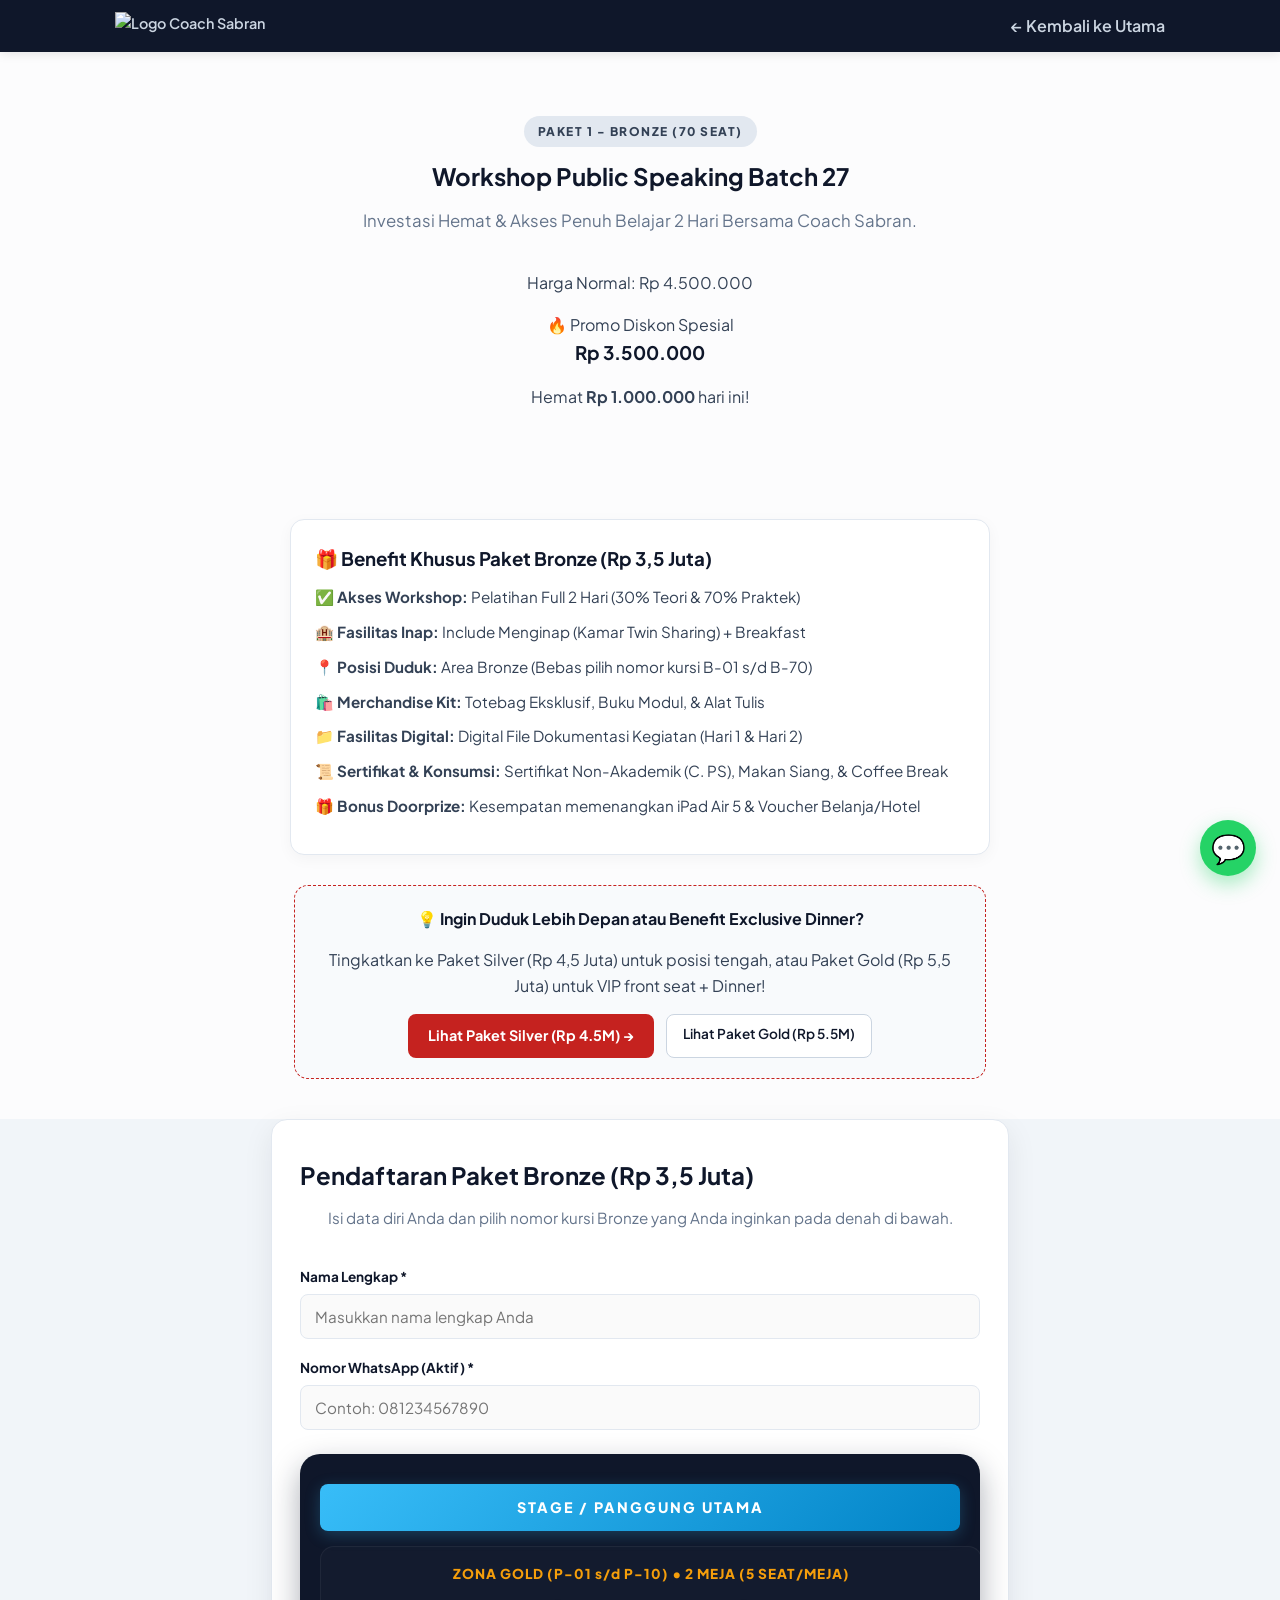
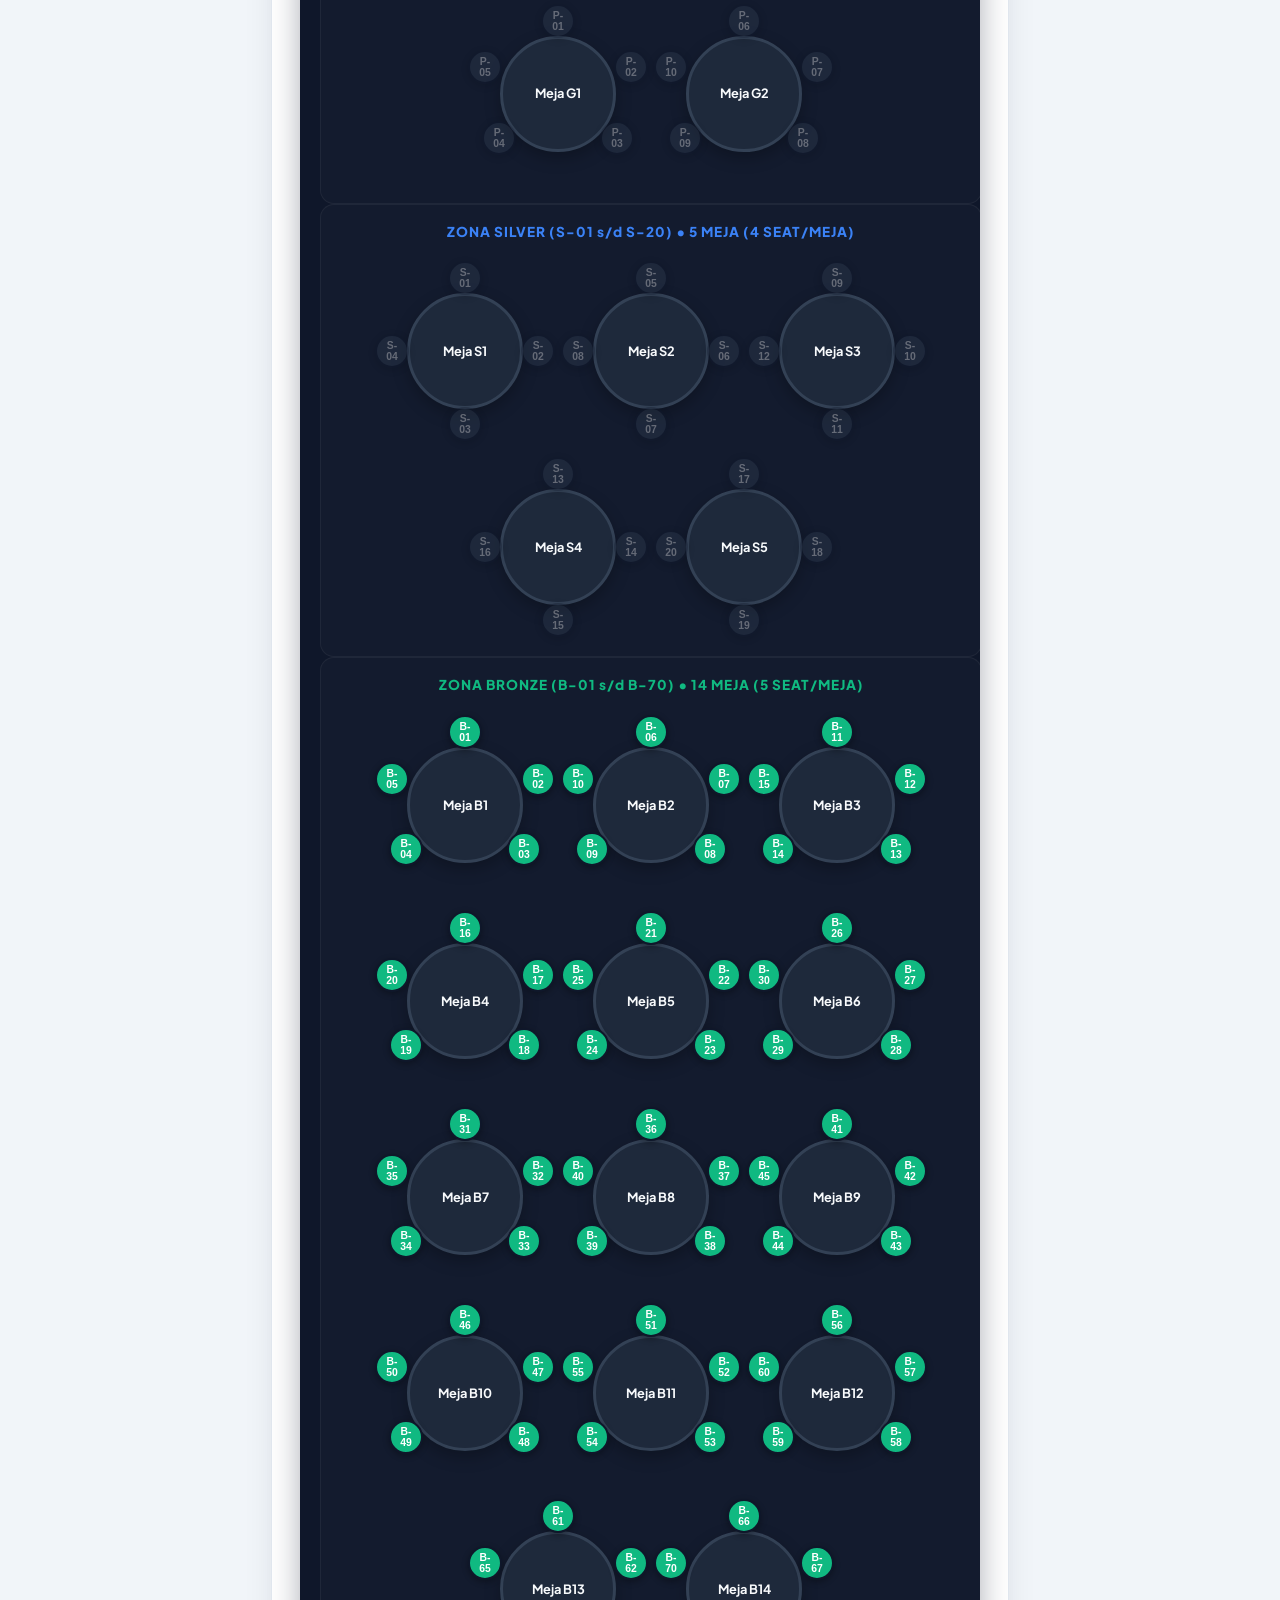
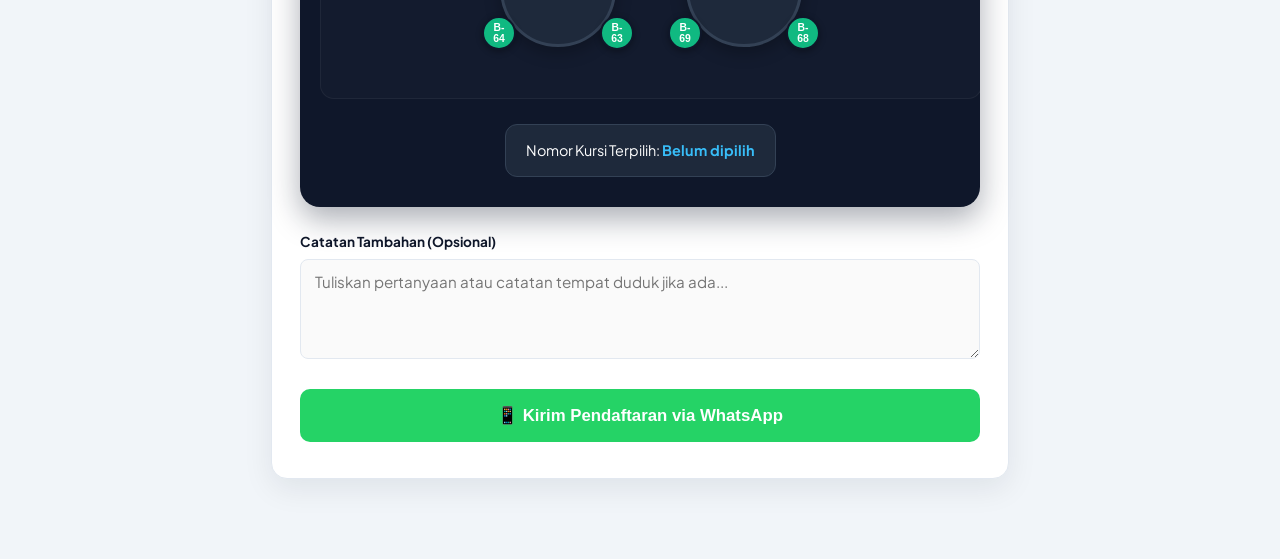
==== BronzePackage.html @ b63cecc7 "update vanue seating layout" ====
<!DOCTYPE html>
<html lang="id">
<head>
    <meta charset="UTF-8">
    <meta name="viewport" content="width=device-width, initial-scale=1.0">
    <title>Paket Bronze: Workshop Public Speaking Batch 27 - Coach Sabran</title>
    
    <link rel="preconnect" href="https://fonts.googleapis.com">
    <link rel="preconnect" href="https://fonts.gstatic.com" crossorigin>
    <link href="https://fonts.googleapis.com/css2?family=Plus+Jakarta+Sans:wght@400;500;600;700;800&display=swap" rel="stylesheet">
    <link rel="stylesheet" href="style.css">
</head>
<body>

    <!-- TOP BAR DENGAN LOGO DI KIRI & TOMBOL KEMBALI DI KANAN -->
    <div class="top-bar">
        <div class="container top-bar-flex">
            <div class="top-bar-brand" style="display: flex; align-items: center; gap: 8px;">
                <img src="Asset/CoachSabranFix.png" alt="Logo Coach Sabran" style="height: 28px; width: auto; object-fit: contain;">
            </div>
            <a href="index.html" style="color: #cbd5e1; text-decoration: none; font-weight: 600; display: flex; align-items: center; gap: 6px;">
                ← Kembali ke Utama
            </a>
        </div>
    </div>

    <!-- HEADER HARGA PAKET -->
    <section class="section-padding text-center">
        <div class="container">
            <span class="badge-tag" style="background: #e2e8f0; color: #334155;">PAKET 1 - BRONZE (70 SEAT)</span>
            <h1 style="margin-top: 10px;">Workshop Public Speaking Batch 27</h1>
            <p class="subtitle-section">Investasi Hemat & Akses Penuh Belajar 2 Hari Bersama Coach Sabran.</p>

            <div class="pricing-box" style="margin-top: 20px;">
                <p class="old-price">Harga Normal: <span>Rp 4.500.000</span></p>
                <div class="promo-badge">🔥 Promo Diskon Spesial</div>
                <h3 class="special-price">Rp 3.500.000</h3>
                <p class="save-note">Hemat <strong>Rp 1.000.000</strong> hari ini!</p>
            </div>
        </div>
    </section>

<!-- SECTION BENEFIT KHUSUS PAKET BRONZE -->
    <div class="benefit-detail-container">
        <h3>🎁 Benefit Khusus Paket Bronze (Rp 3,5 Juta)</h3>
        <ul class="benefit-list">
            <li>✅ <strong>Akses Workshop:</strong> Pelatihan Full 2 Hari (30% Teori & 70% Praktek)</li>
            <li>🏨 <strong>Fasilitas Inap:</strong> Include Menginap (Kamar Twin Sharing) + Breakfast</li>
            <li>📍 <strong>Posisi Duduk:</strong> Area Bronze (Bebas pilih nomor kursi B-01 s/d B-70)</li>
            <li>🛍️ <strong>Merchandise Kit:</strong> Totebag Eksklusif, Buku Modul, & Alat Tulis</li>
            <li>📁 <strong>Fasilitas Digital:</strong> Digital File Dokumentasi Kegiatan (Hari 1 & Hari 2)</li>
            <li>📜 <strong>Sertifikat & Konsumsi:</strong> Sertifikat Non-Akademik (C. PS), Makan Siang, & Coffee Break</li>
            <li>🎁 <strong>Bonus Doorprize:</strong> Kesempatan memenangkan iPad Air 5 & Voucher Belanja/Hotel</li>
        </ul>
    </div>

    <!-- SECTION SARAN PAKET LAINNYA (UPSELL) -->
    <div class="upsell-container">
        <h4>💡 Ingin Duduk Lebih Depan atau Benefit Exclusive Dinner?</h4>
        <p>Tingkatkan ke Paket Silver (Rp 4,5 Juta) untuk posisi tengah, atau Paket Gold (Rp 5,5 Juta) untuk VIP front seat + Dinner!</p>
        <div class="upsell-buttons">
            <a href="SilverPackage.html" class="btn-upsell">Lihat Paket Silver (Rp 4.5M) →</a>
            <a href="GoldPackage.html" class="btn-upsell-secondary">Lihat Paket Gold (Rp 5.5M)</a>
        </div>
    </div>

    <!-- FORMULIR PENDAFTARAN & DENAH SEAT -->
    <section id="pendaftaran" class="pendaftaran-section">
        <div class="form-container">
            <h2>Pendaftaran Paket Bronze (Rp 3,5 Juta)</h2>
            <p class="subtitle-section" style="font-size: 0.95rem; text-align: center;">Isi data diri Anda dan pilih nomor kursi Bronze yang Anda inginkan pada denah di bawah.</p>

            <form id="waForm">
                <input type="hidden" id="paket" value="Paket Bronze (Rp 3.500.000)">

                <div class="form-group">
                    <label for="nama">Nama Lengkap *</label>
                    <input type="text" id="nama" class="form-control" placeholder="Masukkan nama lengkap Anda" required>
                </div>

                <div class="form-group">
                    <label for="whatsapp">Nomor WhatsApp (Aktif) *</label>
                    <input type="tel" id="whatsapp" class="form-control" placeholder="Contoh: 081234567890" required>
                </div>

        <div class="seat-container">
    <!-- PANGGUNG UTAMA / STAGE -->
    <div class="stage">STAGE / PANGGUNG UTAMA</div>

    <!-- VENUE MAIN LAYOUT GRID -->
    <div class="venue-inner-layout">

        <!-- ZONA GOLD (2 MEJA BUNDAR - 10 SEAT) -->
        <div class="zone-section gold-zone-section">
            <div class="zone-header" style="color: #f59e0b;">ZONA GOLD (P-01 s/d P-10) • 2 MEJA (5 SEAT/MEJA)</div>
            <div class="table-grid">
                <div class="round-table">
                    <div class="table-center">Meja G1</div>
                    <div class="seats-circle seats-5" id="table-G1"></div>
                </div>
                <div class="round-table">
                    <div class="table-center">Meja G2</div>
                    <div class="seats-circle seats-5" id="table-G2"></div>
                </div>
            </div>
        </div>

        <!-- ZONA SILVER (5 MEJA BUNDAR - 20 SEAT) -->
        <div class="zone-section silver-zone-section">
            <div class="zone-header" style="color: #3b82f6;">ZONA SILVER (S-01 s/d S-20) • 5 MEJA (4 SEAT/MEJA)</div>
            <div class="table-grid">
                <div class="round-table">
                    <div class="table-center">Meja S1</div>
                    <div class="seats-circle seats-4" id="table-S1"></div>
                </div>
                <div class="round-table">
                    <div class="table-center">Meja S2</div>
                    <div class="seats-circle seats-4" id="table-S2"></div>
                </div>
                <div class="round-table">
                    <div class="table-center">Meja S3</div>
                    <div class="seats-circle seats-4" id="table-S3"></div>
                </div>
                <div class="round-table">
                    <div class="table-center">Meja S4</div>
                    <div class="seats-circle seats-4" id="table-S4"></div>
                </div>
                <div class="round-table">
                    <div class="table-center">Meja S5</div>
                    <div class="seats-circle seats-4" id="table-S5"></div>
                </div>
            </div>
        </div>

        <!-- ZONA BRONZE (14 MEJA BUNDAR - 70 SEAT) -->
        <div class="zone-section bronze-zone-section">
            <div class="zone-header" style="color: #10b981;">ZONA BRONZE (B-01 s/d B-70) • 14 MEJA (5 SEAT/MEJA)</div>
            <div class="table-grid">
                <div class="round-table"><div class="table-center">Meja B1</div><div class="seats-circle seats-5" id="table-B1"></div></div>
                <div class="round-table"><div class="table-center">Meja B2</div><div class="seats-circle seats-5" id="table-B2"></div></div>
                <div class="round-table"><div class="table-center">Meja B3</div><div class="seats-circle seats-5" id="table-B3"></div></div>
                <div class="round-table"><div class="table-center">Meja B4</div><div class="seats-circle seats-5" id="table-B4"></div></div>
                <div class="round-table"><div class="table-center">Meja B5</div><div class="seats-circle seats-5" id="table-B5"></div></div>
                <div class="round-table"><div class="table-center">Meja B6</div><div class="seats-circle seats-5" id="table-B6"></div></div>
                <div class="round-table"><div class="table-center">Meja B7</div><div class="seats-circle seats-5" id="table-B7"></div></div>
                <div class="round-table"><div class="table-center">Meja B8</div><div class="seats-circle seats-5" id="table-B8"></div></div>
                <div class="round-table"><div class="table-center">Meja B9</div><div class="seats-circle seats-5" id="table-B9"></div></div>
                <div class="round-table"><div class="table-center">Meja B10</div><div class="seats-circle seats-5" id="table-B10"></div></div>
                <div class="round-table"><div class="table-center">Meja B11</div><div class="seats-circle seats-5" id="table-B11"></div></div>
                <div class="round-table"><div class="table-center">Meja B12</div><div class="seats-circle seats-5" id="table-B12"></div></div>
                <div class="round-table"><div class="table-center">Meja B13</div><div class="seats-circle seats-5" id="table-B13"></div></div>
                <div class="round-table"><div class="table-center">Meja B14</div><div class="seats-circle seats-5" id="table-B14"></div></div>
            </div>
        </div>

    </div>

    <!-- RINGKASAN SEAT TERPILIH -->
    <div class="seat-summary">
        <p style="margin: 0;">Nomor Kursi Terpilih: <strong id="selectedSeatNum" style="color: #38bdf8;">Belum dipilih</strong></p>
        <input type="hidden" id="selectedSeatInput" name="selectedSeatInput" required>
    </div>
</div>
                <div class="form-group">
                    <label for="catatan">Catatan Tambahan (Opsional)</label>
                    <textarea id="catatan" class="form-control" placeholder="Tuliskan pertanyaan atau catatan tempat duduk jika ada..."></textarea>
                </div>

                <button type="submit" class="btn-submit-wa">
                    📱 Kirim Pendaftaran via WhatsApp
                </button>
            </form>
        </div>
    </section>

    <!-- FLOATING WHATSAPP BUTTON UNTUK TANYA-TANYA -->
    <a href="https://wa.me/6285182723319?text=Halo%20Admin,%20saya%20mau%20tanya%20mengenai%20Paket%20Bronze%20Workshop%20Public%20Speaking" class="floating-wa" target="_blank" title="Tanya Admin via WA">
        💬
    </a>

    <script src="script.js?v=25"></script>
</body>
</html>
---- style.css ----
/* ==========================================================================
   1. VARIABLE DESIGN SYSTEM & BASE STYLES
   ========================================================================== */
:root {
    --primary-color: #c5221f;
    --primary-hover: #9b1916;
    --bg-main: #fcfcfd;
    --bg-light: #f1f5f9;
    --card-bg: #ffffff;
    --text-dark: #0f172a;
    --text-body: #334155;
    --text-muted: #64748b;
    --wa-color: #25d366;
    --wa-hover: #1da851;
    --border-color: #e2e8f0;
    --shadow-sm: 0 2px 8px rgba(15, 23, 42, 0.04);
    --shadow-md: 0 10px 30px rgba(15, 23, 42, 0.08);
    --shadow-lg: 0 20px 25px -5px rgba(0, 0, 0, 0.1), 0 10px 10px -5px rgba(0, 0, 0, 0.04);

    /* Color Palette Zona Kursi */
    --gold-zone: #f59e0b;
    --silver-zone: #3b82f6;
    --bronze-zone: #10b981;
    --occupied-color: #991b1b;
    --locked-color: #334155;
}

html {
    scroll-behavior: smooth;
}

body {
    margin: 0;
    padding: 0;
    font-family: 'Plus Jakarta Sans', sans-serif;
    color: var(--text-body);
    background-color: var(--bg-main);
    line-height: 1.6;
    -webkit-font-smoothing: antialiased;
}

h1, h2, h3, h4 {
    color: var(--text-dark);
    font-weight: 700;
    margin: 0 0 12px 0;
}

.container {
    max-width: 1050px;
    margin: 0 auto;
    padding: 0 20px;
}

.text-center { text-align: center; }
.section-padding { padding: 64px 20px; }
.bg-light { background-color: var(--bg-light); }

.subtitle-section {
    color: var(--text-muted);
    font-size: 1.05rem;
    max-width: 680px;
    margin: 0 auto 36px auto;
}

/* ==========================================================================
   2. TOP BAR & NAVIGATION
   ========================================================================== */
.top-bar {
    background-color: var(--text-dark);
    color: #fff;
    padding: 12px 0;
    position: sticky;
    top: 0;
    z-index: 100;
    box-shadow: 0 2px 10px rgba(0,0,0,0.1);
}

.top-bar-flex {
    display: flex;
    justify-content: space-between;
    align-items: center;
}

.top-bar-brand {
    font-weight: 600;
    font-size: 0.9rem;
    color: #cbd5e1;
}

.btn-top-cta {
    background-color: var(--wa-color);
    color: #fff;
    text-decoration: none;
    padding: 8px 16px;
    border-radius: 20px;
    font-weight: 600;
    font-size: 0.85rem;
    transition: background-color 0.2s ease, transform 0.2s ease;
}

.btn-top-cta:hover { 
    background-color: var(--wa-hover);
    transform: translateY(-1px);
}

/* ==========================================================================
   3. HERO SECTION
   ========================================================================== */
.hero-section {
    padding: 70px 20px 80px 20px;
    background: linear-gradient(180deg, #ffffff 0%, var(--bg-main) 100%);
}

.badge-wrapper {
    margin-bottom: 16px;
}

.badge-tag {
    display: inline-block;
    background: #fee2e2;
    color: var(--primary-color);
    font-size: 0.75rem;
    font-weight: 800;
    letter-spacing: 1.5px;
    padding: 6px 14px;
    border-radius: 20px;
}

.hero-section h1 {
    font-size: clamp(2rem, 4.5vw, 3rem);
    letter-spacing: -0.8px;
    line-height: 1.2;
    max-width: 800px;
    margin: 0 auto 16px auto;
}

.btn-primary {
    display: inline-block;
    background-color: var(--primary-color);
    color: #ffffff;
    padding: 14px 32px;
    border-radius: 30px;
    text-decoration: none;
    font-weight: 700;
    font-size: 1rem;
    box-shadow: 0 4px 14px rgba(197, 34, 31, 0.35);
    transition: all 0.2s ease;
    margin-top: 10px;
}

.btn-primary:hover {
    background-color: var(--primary-hover);
    transform: translateY(-2px);
    box-shadow: 0 6px 20px rgba(197, 34, 31, 0.45);
}

/* ==========================================================================
   4. VIDEO SAMBUTAN SECTION
   ========================================================================== */
.video-container {
    position: relative;
    padding-bottom: 56.25%; /* 16:9 Aspect Ratio */
    height: 0;
    overflow: hidden;
    max-width: 800px;
    margin: 0 auto;
    border-radius: 16px;
    box-shadow: var(--shadow-md);
    background-color: #000;
}

.video-container iframe {
    position: absolute;
    top: 0;
    left: 0;
    width: 100%;
    height: 100%;
    border: 0;
}

/* ==========================================================================
   5. PAKET PENDAFTARAN (PRICING CARDS)
   ========================================================================== */
.package-container {
    display: grid;
    grid-template-columns: repeat(auto-fit, minmax(290px, 1fr));
    gap: 30px;
    align-items: stretch;
    margin-top: 20px;
}

.package-card {
    background: var(--card-bg);
    border: 1px solid var(--border-color);
    border-radius: 20px;
    padding: 32px 24px;
    display: flex;
    flex-direction: column;
    justify-content: space-between;
    position: relative;
    box-shadow: var(--shadow-sm);
    transition: transform 0.25s ease, box-shadow 0.25s ease;
}

.package-card:hover {
    transform: translateY(-6px);
    box-shadow: var(--shadow-md);
}

.package-card.featured {
    border: 2px solid var(--primary-color);
    box-shadow: var(--shadow-lg);
}

.popular-badge {
    position: absolute;
    top: -14px;
    left: 50%;
    transform: translateX(-50%);
    background: var(--primary-color);
    color: #fff;
    font-size: 0.75rem;
    font-weight: 800;
    padding: 4px 16px;
    border-radius: 20px;
    letter-spacing: 0.5px;
}

.card-header {
    text-align: center;
    margin-bottom: 20px;
}

.badge-package {
    display: inline-block;
    font-size: 0.75rem;
    font-weight: 800;
    padding: 4px 12px;
    border-radius: 12px;
    margin-bottom: 10px;
    letter-spacing: 1px;
}

.bg-silver { background-color: #e2e8f0; color: #334155; }
.bg-silver-badge { background-color: #dbeafe; color: #1e40af; }
.bg-gold { background-color: #fef3c7; color: #92400e; }

.package-card h3 {
    font-size: 1.5rem;
    margin-bottom: 6px;
}

.package-desc {
    font-size: 0.88rem;
    color: var(--text-muted);
    margin: 0;
}

.price-tag {
    text-align: center;
    margin: 20px 0;
}

.price-tag .currency {
    font-size: 1.1rem;
    font-weight: 700;
    color: var(--text-dark);
    vertical-align: top;
    margin-right: 2px;
}

.price-tag .amount {
    font-size: 2.2rem;
    font-weight: 800;
    color: var(--text-dark);
    letter-spacing: -1px;
}

.package-features {
    list-style: none;
    padding: 0;
    margin: 0 0 28px 0;
    text-align: left;
}

.package-features li {
    font-size: 0.9rem;
    margin-bottom: 12px;
    display: flex;
    align-items: flex-start;
    gap: 10px;
    color: var(--text-body);
}

.check-icon {
    color: var(--primary-color);
    font-weight: 800;
    flex-shrink: 0;
}

.btn-package {
    display: block;
    width: 100%;
    text-align: center;
    background-color: var(--bg-light);
    color: var(--text-dark);
    padding: 12px 16px;
    border-radius: 10px;
    text-decoration: none;
    font-weight: 700;
    font-size: 0.95rem;
    box-sizing: border-box;
    transition: all 0.2s ease;
}

.btn-package:hover {
    background-color: #e2e8f0;
}

.btn-package.btn-featured {
    background-color: var(--primary-color);
    color: #ffffff;
}

.btn-package.btn-featured:hover {
    background-color: var(--primary-hover);
}

/* ==========================================================================
   6. FASILITAS & MATERI GRID
   ========================================================================== */
.facility-grid {
    display: grid;
    grid-template-columns: repeat(auto-fit, minmax(260px, 1fr));
    gap: 20px;
    margin-top: 30px;
}

.facility-item {
    background: var(--card-bg);
    border: 1px solid var(--border-color);
    border-radius: 14px;
    padding: 20px;
    display: flex;
    align-items: center;
    gap: 16px;
    text-align: left;
    box-shadow: var(--shadow-sm);
    font-weight: 600;
    color: var(--text-dark);
}

.facility-icon {
    font-size: 1.8rem;
    line-height: 1;
}

.materi-grid {
    list-style: none;
    padding: 0;
    margin: 30px 0 0 0;
    display: grid;
    grid-template-columns: repeat(auto-fit, minmax(280px, 1fr));
    gap: 16px;
}

.materi-grid li {
    background: var(--card-bg);
    border: 1px solid var(--border-color);
    border-radius: 12px;
    padding: 16px 20px;
    font-weight: 600;
    color: var(--text-dark);
    display: flex;
    align-items: center;
    gap: 14px;
}

.materi-num {
    background: #fee2e2;
    color: var(--primary-color);
    font-weight: 800;
    font-size: 0.85rem;
    padding: 4px 10px;
    border-radius: 8px;
    flex-shrink: 0;
}

/* ==========================================================================
   7. DENAH VENUE & SEATING LAYOUT (SESUAI SKETSA PAPAN TULIS VENUE)
   ========================================================================== */
.seat-container {
    background: #0f172a;
    color: #ffffff;
    padding: 30px 20px;
    border-radius: 20px;
    margin: 24px 0 28px 0;
    text-align: center;
    box-shadow: 0 12px 30px rgba(15, 23, 42, 0.35);
    position: relative;
    overflow: hidden;
}

/* Header Panggung / Stage */
.stage {
    background: linear-gradient(135deg, #38bdf8 0%, #0284c7 100%);
    color: #ffffff;
    font-weight: 800;
    padding: 14px;
    border-radius: 12px;
    margin-bottom: 20px;
    letter-spacing: 2px;
    font-size: 0.9rem;
    box-shadow: 0 4px 15px rgba(56, 189, 248, 0.25);
    text-transform: uppercase;
}

/* VIP Sofa / Table di Depan Panggung */
.vip-area {
    background: rgba(245, 158, 11, 0.15);
    border: 1px dashed var(--gold-zone);
    border-radius: 8px;
    padding: 8px;
    margin-bottom: 25px;
    font-size: 0.75rem;
    font-weight: 700;
    color: var(--gold-zone);
    letter-spacing: 1px;
}

/* Side Corridor & Back Facilities (Tenant & Food) */
.venue-layout-grid {
    display: grid;
    grid-template-columns: 120px 1fr;
    gap: 20px;
    text-align: left;
}

.side-regis {
    background: #1e293b;
    border: 1px solid #334155;
    border-radius: 12px;
    padding: 15px 10px;
    display: flex;
    flex-direction: column;
    justify-content: center;
    align-items: center;
    text-align: center;
    font-size: 0.75rem;
    font-weight: 700;
    color: #94a3b8;
}

.side-regis-icon {
    font-size: 1.4rem;
    margin-bottom: 6px;
}

/* Zone Section Layout */
.round-table-layout {
    display: flex;
    flex-direction: column;
    align-items: center;
    gap: 30px;
    width: 100%;
}

.zone-section {
    width: 100%;
    background: rgba(255, 255, 255, 0.02);
    border-radius: 14px;
    padding: 16px 10px;
    border: 1px solid rgba(255, 255, 255, 0.05);
}

.zone-header {
    font-size: 0.85rem;
    font-weight: 800;
    margin-bottom: 16px;
    letter-spacing: 1px;
    text-align: center;
}

.table-grid {
    display: flex;
    justify-content: center;
    flex-wrap: wrap;
    gap: 45px 35px;
    padding: 10px 0;
}

/* Meja Bundar & Kursi Melingkar */
.round-table {
    position: relative;
    width: 95px;
    height: 95px;
    border-radius: 50%;
    background: #1e293b;
    border: 3px solid #334155;
    display: flex;
    align-items: center;
    justify-content: center;
    box-shadow: 0 6px 16px rgba(0, 0, 0, 0.25);
}

.table-center {
    font-weight: 700;
    font-size: 0.75rem;
    color: #f8fafc;
    text-align: center;
    z-index: 2;
    pointer-events: none;
}

.seats-circle {
    position: absolute;
    top: 0;
    left: 0;
    width: 100%;
    height: 100%;
}

.seats-circle .seat-btn {
    position: absolute;
    width: 32px;
    height: 32px;
    font-size: 0.65rem;
    font-weight: 700;
    border-radius: 50%;
    border: 2px solid #0f172a;
    color: #ffffff;
    display: flex;
    align-items: center;
    justify-content: center;
    transform: translate(-50%, -50%);
    transition: all 0.2s cubic-bezier(0.4, 0, 0.2, 1);
    cursor: pointer;
    box-shadow: 0 2px 6px rgba(0,0,0,0.3);
}

/* Posisi Melingkar 5 Kursi */
.seats-circle.seats-5 .seat-btn:nth-child(1) { top: -14px; left: 50%; }
.seats-circle.seats-5 .seat-btn:nth-child(2) { top: 28%; left: calc(100% + 14px); }
.seats-circle.seats-5 .seat-btn:nth-child(3) { top: 88%; left: calc(100% + 2px); }
.seats-circle.seats-5 .seat-btn:nth-child(4) { top: 88%; left: -2px; }
.seats-circle.seats-5 .seat-btn:nth-child(5) { top: 28%; left: -14px; }

/* Status Warna Kursi */
.seat-btn.bronze { background-color: var(--bronze-zone); }
.seat-btn.silver { background-color: var(--silver-zone); }
.seat-btn.platinum { background-color: var(--gold-zone); }

.seat-btn.locked { 
    background-color: var(--locked-color) !important; 
    opacity: 0.35; 
    cursor: not-allowed; 
}

.seat-btn.selected {
    background-color: #ef4444 !important;
    color: #ffffff !important;
    transform: translate(-50%, -50%) scale(1.2) !important;
    box-shadow: 0 0 14px rgba(239, 68, 68, 0.9) !important;
    border: 2px solid #ffffff !important;
    z-index: 10;
}

.seat-btn.occupied {
    background-color: var(--occupied-color) !important;
    color: #cbd5e1 !important;
    opacity: 0.7;
    cursor: not-allowed;
}

/* Bottom Venue Facilities (Tenant & Food) */
.bottom-facilities {
    display: flex;
    justify-content: space-between;
    gap: 15px;
    margin-top: 25px;
    padding-top: 20px;
    border-top: 1px dashed #334155;
}

.facility-box {
    background: #1e293b;
    border: 1px solid #334155;
    border-radius: 10px;
    padding: 12px;
    font-size: 0.75rem;
    font-weight: 700;
    color: #94a3b8;
    text-align: center;
    flex: 1;
}

.seat-summary {
    background: #1e293b;
    padding: 14px 20px;
    border-radius: 12px;
    margin-top: 25px;
    font-size: 0.9rem;
    border: 1px solid #334155;
    display: inline-block;
}

/* ==========================================================================
   8. BENEFIT & UPSELL CONTAINERS
   ========================================================================== */
.benefit-detail-container {
    background: #ffffff;
    border: 1px solid #e2e8f0;
    border-radius: 14px;
    padding: 24px;
    margin: 30px auto;
    max-width: 650px;
    box-shadow: 0 4px 15px rgba(0,0,0,0.04);
    text-align: left;
}

.benefit-list { list-style: none; padding: 0; margin: 0; }
.benefit-list li {
    font-size: 0.95rem;
    margin-bottom: 12px;
    line-height: 1.5;
    color: var(--text-body);
}

.upsell-container {
    background: #f8fafc;
    border: 1px dashed var(--primary-color);
    border-radius: 14px;
    padding: 20px;
    margin: 24px auto 40px auto;
    max-width: 650px;
    text-align: center;
}

.upsell-buttons { display: flex; gap: 12px; justify-content: center; flex-wrap: wrap; }

.btn-upsell {
    display: inline-block;
    background-color: var(--primary-color);
    color: #ffffff;
    padding: 10px 20px;
    border-radius: 8px;
    text-decoration: none;
    font-weight: 700;
    font-size: 0.9rem;
    transition: background-color 0.2s;
}

.btn-upsell:hover { background-color: var(--primary-hover); }

.btn-upsell-secondary {
    display: inline-block;
    background-color: #ffffff;
    border: 1px solid #cbd5e1;
    color: var(--text-dark);
    padding: 8px 16px;
    border-radius: 8px;
    text-decoration: none;
    font-weight: 600;
    font-size: 0.85rem;
}

/* ==========================================================================
   9. FORM PENDAFTARAN & FLOATING BUTTONS
   ========================================================================== */
.pendaftaran-section {
    background-color: var(--bg-light);
    padding-bottom: 80px;
}

.form-container {
    max-width: 680px;
    margin: 0 auto;
    padding: 36px 28px;
    background: var(--card-bg);
    border-radius: 16px;
    box-shadow: var(--shadow-md);
    border: 1px solid var(--border-color);
}

.form-group { margin-bottom: 18px; }
.form-group label {
    display: block;
    font-size: 0.85rem;
    font-weight: 700;
    color: var(--text-dark);
    margin-bottom: 6px;
}

.form-control {
    width: 100%;
    padding: 12px 14px;
    border: 1px solid var(--border-color);
    border-radius: 8px;
    font-size: 0.95rem;
    font-family: inherit;
    background-color: #fafafa;
    box-sizing: border-box;
    transition: all 0.2s;
}

.form-control:focus {
    outline: none;
    border-color: var(--primary-color);
    background-color: #ffffff;
    box-shadow: 0 0 0 3px rgba(197, 34, 31, 0.12);
}

textarea.form-control { resize: vertical; height: 100px; }

.btn-submit-wa {
    display: block;
    width: 100%;
    background-color: var(--wa-color);
    color: #ffffff;
    padding: 16px;
    border: none;
    border-radius: 10px;
    font-size: 1.05rem;
    font-weight: 700;
    cursor: pointer;
    transition: background-color 0.2s, transform 0.1s;
    text-align: center;
    margin-top: 24px;
}

.btn-submit-wa:hover {
    background-color: var(--wa-hover);
    transform: translateY(-1px);
}

.floating-wa {
    position: fixed;
    bottom: 24px;
    right: 24px;
    background-color: var(--wa-color);
    color: #fff;
    width: 56px;
    height: 56px;
    border-radius: 50%;
    display: flex;
    align-items: center;
    justify-content: center;
    font-size: 28px;
    box-shadow: 0 8px 20px rgba(37, 211, 102, 0.4);
    text-decoration: none;
    z-index: 99;
    transition: transform 0.2s ease;
}

.floating-wa:hover { transform: scale(1.08); }

/* ==========================================================================
   10. MEDIA QUERIES (RESPONSIVE MOBILE)
   ========================================================================== */
@media (max-width: 768px) {
    .section-padding { padding: 48px 16px; }
    .package-container { grid-template-columns: 1fr; }
    .hero-section { padding: 40px 16px 50px 16px; }
    .form-container { padding: 20px 16px; border-radius: 12px; }
    
    .venue-layout-grid {
        grid-template-columns: 1fr;
    }
    
    .side-regis {
        width: 100%;
        margin-bottom: 10px;
    }
    
    .table-grid { gap: 40px 25px; }
    .round-table { width: 85px; height: 85px; }
    .table-center { font-size: 0.7rem; }
    .seats-circle .seat-btn { width: 30px; height: 30px; font-size: 0.6rem; }
}
/* ==========================================================================
   TATA LETAK KHUSUS DENAH VENUE DARI SKETSA PAPAN TULIS
   ========================================================================== */
.seat-container {
    background: #0f172a;
    color: #ffffff;
    padding: 30px 20px;
    border-radius: 20px;
    margin: 24px 0;
    text-align: center;
    position: relative;
}

.stage {
    background: linear-gradient(135deg, #38bdf8 0%, #0284c7 100%);
    color: #fff;
    font-weight: 800;
    padding: 12px;
    border-radius: 8px;
    margin-bottom: 15px;
    letter-spacing: 2px;
}

/* VIP Layout (Sofa & Side Blocks) */
.vip-layout {
    display: flex;
    justify-content: center;
    align-items: center;
    gap: 12px;
    margin-bottom: 25px;
}

.vip-main {
    background: rgba(245, 158, 11, 0.2);
    border: 1px dashed #f59e0b;
    color: #f59e0b;
    padding: 8px 24px;
    border-radius: 6px;
    font-weight: 700;
    font-size: 0.8rem;
}

.vip-side {
    background: rgba(245, 158, 11, 0.1);
    border: 1px dashed #f59e0b;
    color: #f59e0b;
    padding: 6px 12px;
    border-radius: 6px;
    font-size: 0.7rem;
    transform: rotate(-10deg);
}

.vip-side:last-child {
    transform: rotate(10deg);
}

/* Gold Zone (U-Shape Layout) */
.gold-u-layout {
    display: flex;
    justify-content: center;
    gap: 20px;
}

.u-block {
    display: flex;
    gap: 6px;
    background: rgba(245, 158, 11, 0.08);
    border: 2px solid #f59e0b;
    border-radius: 12px;
    padding: 10px;
}

/* Silver Zone (Block Cards Layout) */
.silver-block-layout {
    display: grid;
    grid-template-columns: repeat(auto-fit, minmax(130px, 1fr));
    gap: 15px;
}

.silver-box {
    background: rgba(59, 130, 246, 0.08);
    border: 2px solid #3b82f6;
    border-radius: 10px;
    padding: 10px;
    display: flex;
    flex-direction: column;
    align-items: center;
    gap: 8px;
}

.box-label {
    font-size: 0.75rem;
    font-weight: 700;
    color: #3b82f6;
}

.box-seats {
    display: flex;
    flex-wrap: wrap;
    gap: 6px;
    justify-content: center;
}

/* Bronze Zone (Circle Grid Layout) */
.bronze-circle-grid {
    display: flex;
    flex-wrap: wrap;
    gap: 10px;
    justify-content: center;
    max-width: 600px;
    margin: 0 auto;
}

.seat-btn-circle {
    width: 36px;
    height: 36px;
    border-radius: 50%;
    border: 2px solid #0f172a;
    font-size: 0.65rem;
    font-weight: 700;
    color: #fff;
    cursor: pointer;
    display: flex;
    align-items: center;
    justify-content: center;
    transition: all 0.2s;
}

.seat-btn-circle.bronze { background-color: #10b981; }
.seat-btn-circle.silver { background-color: #3b82f6; }
.seat-btn-circle.platinum { background-color: #f59e0b; }

.seat-btn-circle.locked { background-color: #334155 !important; opacity: 0.4; cursor: not-allowed; }
.seat-btn-circle.selected { background-color: #ef4444 !important; transform: scale(1.15); border-color: #fff; }
.seat-btn-circle.occupied { background-color: #991b1b !important; opacity: 0.7; cursor: not-allowed; }

/* Bottom Area Facilities */
.bottom-venue-facilities {
    display: flex;
    justify-content: space-between;
    align-items: flex-end;
    margin-top: 30px;
    padding-top: 20px;
    border-top: 1px dashed #334155;
}

.tenant-l-shape {
    background: #1e293b;
    border: 2px solid #475569;
    border-radius: 10px;
    padding: 15px 25px;
    font-size: 0.75rem;
    font-weight: 700;
    color: #cbd5e1;
    clip-path: polygon(0 0, 60% 0, 60% 50%, 100% 50%, 100% 100%, 0 100%);
}

.food-area-box {
    background: #1e293b;
    border: 2px solid #475569;
    border-radius: 8px;
    padding: 12px 20px;
    font-size: 0.75rem;
    font-weight: 700;
    color: #cbd5e1;
}
/* ==========================================================================
   POSISI KURSI MEJA BUNDAR (4 KURSI & 5 KURSI)
   ========================================================================== */
.table-grid {
    display: flex;
    justify-content: center;
    flex-wrap: wrap;
    gap: 45px 30px;
    padding: 15px 0;
}

.round-table {
    position: relative;
    width: 90px;
    height: 90px;
    border-radius: 50%;
    background: #1e293b;
    border: 3px solid #334155;
    display: flex;
    align-items: center;
    justify-content: center;
    box-shadow: 0 6px 16px rgba(0, 0, 0, 0.25);
}

.table-center {
    font-weight: 700;
    font-size: 0.75rem;
    color: #f8fafc;
    text-align: center;
    z-index: 2;
    pointer-events: none;
}

.seats-circle {
    position: absolute;
    top: 0;
    left: 0;
    width: 100%;
    height: 100%;
}

.seats-circle .seat-btn {
    position: absolute;
    width: 32px;
    height: 32px;
    font-size: 0.65rem;
    font-weight: 700;
    border-radius: 50%;
    border: 2px solid #0f172a;
    color: #ffffff;
    display: flex;
    align-items: center;
    justify-content: center;
    transform: translate(-50%, -50%);
    transition: all 0.2s cubic-bezier(0.4, 0, 0.2, 1);
    cursor: pointer;
    box-shadow: 0 2px 6px rgba(0,0,0,0.3);
}

/* POSISI PRESISI 4 KURSI (SILVER) */
.seats-circle.seats-4 .seat-btn:nth-child(1) { top: -14px; left: 50%; }              /* Atas */
.seats-circle.seats-4 .seat-btn:nth-child(2) { top: 50%; left: calc(100% + 14px); }  /* Kanan */
.seats-circle.seats-4 .seat-btn:nth-child(3) { top: calc(100% + 14px); left: 50%; }  /* Bawah */
.seats-circle.seats-4 .seat-btn:nth-child(4) { top: 50%; left: -14px; }               /* Kiri */

/* POSISI PRESISI 5 KURSI (GOLD & BRONZE) */
.seats-circle.seats-5 .seat-btn:nth-child(1) { top: -14px; left: 50%; }
.seats-circle.seats-5 .seat-btn:nth-child(2) { top: 28%; left: calc(100% + 14px); }
.seats-circle.seats-5 .seat-btn:nth-child(3) { top: 88%; left: calc(100% + 2px); }
.seats-circle.seats-5 .seat-btn:nth-child(4) { top: 88%; left: -2px; }
.seats-circle.seats-5 .seat-btn:nth-child(5) { top: 28%; left: -14px; }

/* WARNA KATEGORI KURSI */
.seat-btn.bronze { background-color: #10b981; }
.seat-btn.silver { background-color: #3b82f6; }
.seat-btn.platinum { background-color: #f59e0b; }

.seat-btn.locked { background-color: #334155 !important; opacity: 0.35; cursor: not-allowed; }
.seat-btn.selected { background-color: #ef4444 !important; transform: translate(-50%, -50%) scale(1.2) !important; border-color: #fff; z-index: 10; }
.seat-btn.occupied { background-color: #991b1b !important; opacity: 0.7; cursor: not-allowed; }

/* ==========================================================================
   PENYESUAIAN JARAK KURSI MEJA BUNDAR (AGAR TIDAK BERDEMPETAN)
   ========================================================================== */
.table-grid {
    display: flex;
    justify-content: center;
    flex-wrap: wrap;
    /* Menambah jarak (gap) antar meja horizontal & vertikal */
    gap: 60px 50px; 
    padding: 25px 10px;
}

/* Memperbesar diameter meja bundar untuk ruang lingkaran kursi */
.round-table {
    position: relative;
    width: 110px;
    height: 110px;
    border-radius: 50%;
    background: #1e293b;
    border: 3px solid #334155;
    display: flex;
    align-items: center;
    justify-content: center;
    box-shadow: 0 6px 16px rgba(0, 0, 0, 0.25);
    margin: 10px;
}

.table-center {
    font-weight: 700;
    font-size: 0.8rem;
    color: #f8fafc;
    text-align: center;
    z-index: 2;
    pointer-events: none;
}

.seats-circle {
    position: absolute;
    top: 0;
    left: 0;
    width: 100%;
    height: 100%;
}

.seats-circle .seat-btn {
    position: absolute;
    width: 34px;
    height: 34px;
    font-size: 0.65rem;
    font-weight: 700;
    border-radius: 50%;
    border: 2px solid #0f172a;
    color: #ffffff;
    display: flex;
    align-items: center;
    justify-content: center;
    transform: translate(-50%, -50%);
    transition: all 0.2s cubic-bezier(0.4, 0, 0.2, 1);
    cursor: pointer;
    box-shadow: 0 2px 6px rgba(0,0,0,0.3);
}

/* POSISI 4 KURSI (ZONA SILVER) - JARAK DIPERLEBAR OUTWARD */
.seats-circle.seats-4 .seat-btn:nth-child(1) { top: -18px; left: 50%; }              /* Atas */
.seats-circle.seats-4 .seat-btn:nth-child(2) { top: 50%; left: calc(100% + 18px); }  /* Kanan */
.seats-circle.seats-4 .seat-btn:nth-child(3) { top: calc(100% + 18px); left: 50%; }  /* Bawah */
.seats-circle.seats-4 .seat-btn:nth-child(4) { top: 50%; left: -18px; }               /* Kiri */

/* POSISI 5 KURSI (ZONA GOLD & BRONZE) - JARAK DIPERLEBAR OUTWARD */
.seats-circle.seats-5 .seat-btn:nth-child(1) { top: -18px; left: 50%; }               /* Atas */
.seats-circle.seats-5 .seat-btn:nth-child(2) { top: 26%; left: calc(100% + 18px); }   /* Kanan Atas */
.seats-circle.seats-5 .seat-btn:nth-child(3) { top: 90%; left: calc(100% + 4px); }    /* Kanan Bawah */
.seats-circle.seats-5 .seat-btn:nth-child(4) { top: 90%; left: -4px; }                /* Kiri Bawah */
.seats-circle.seats-5 .seat-btn:nth-child(5) { top: 26%; left: -18px; }               /* Kiri Atas */
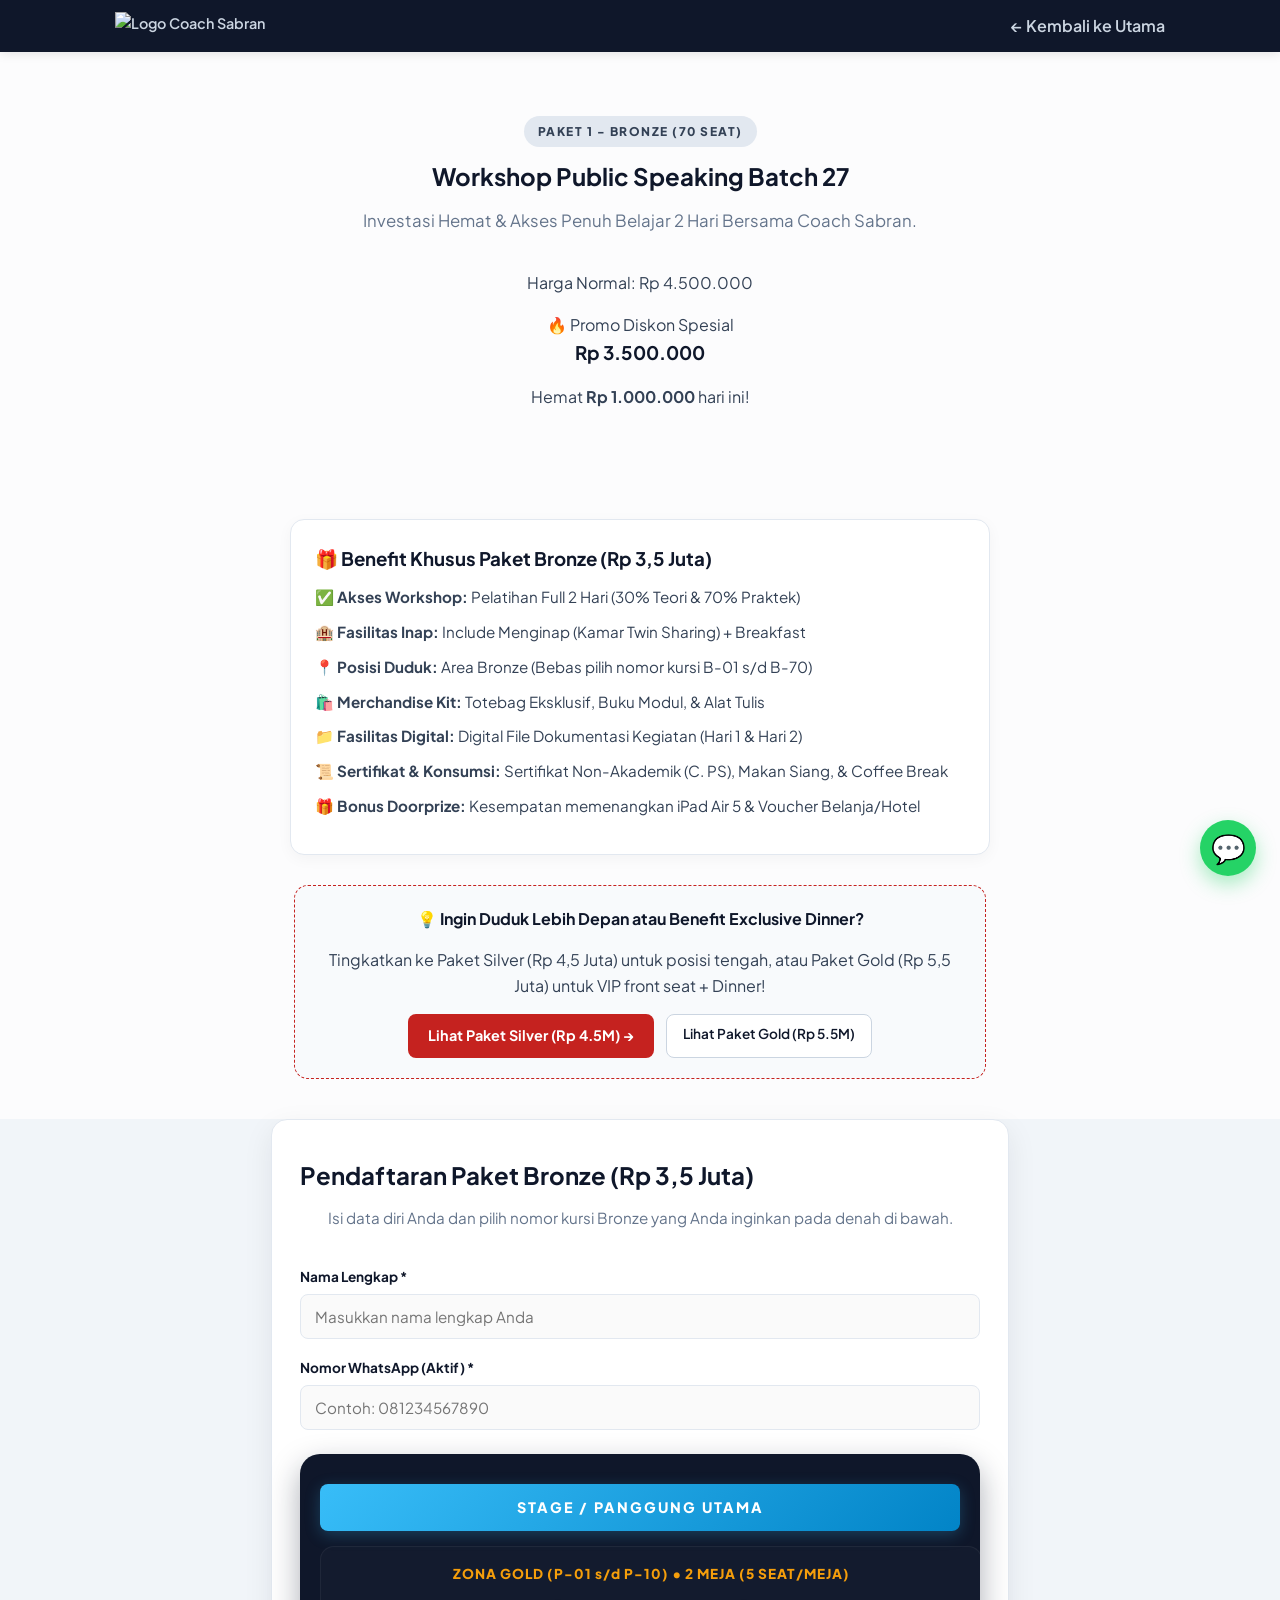
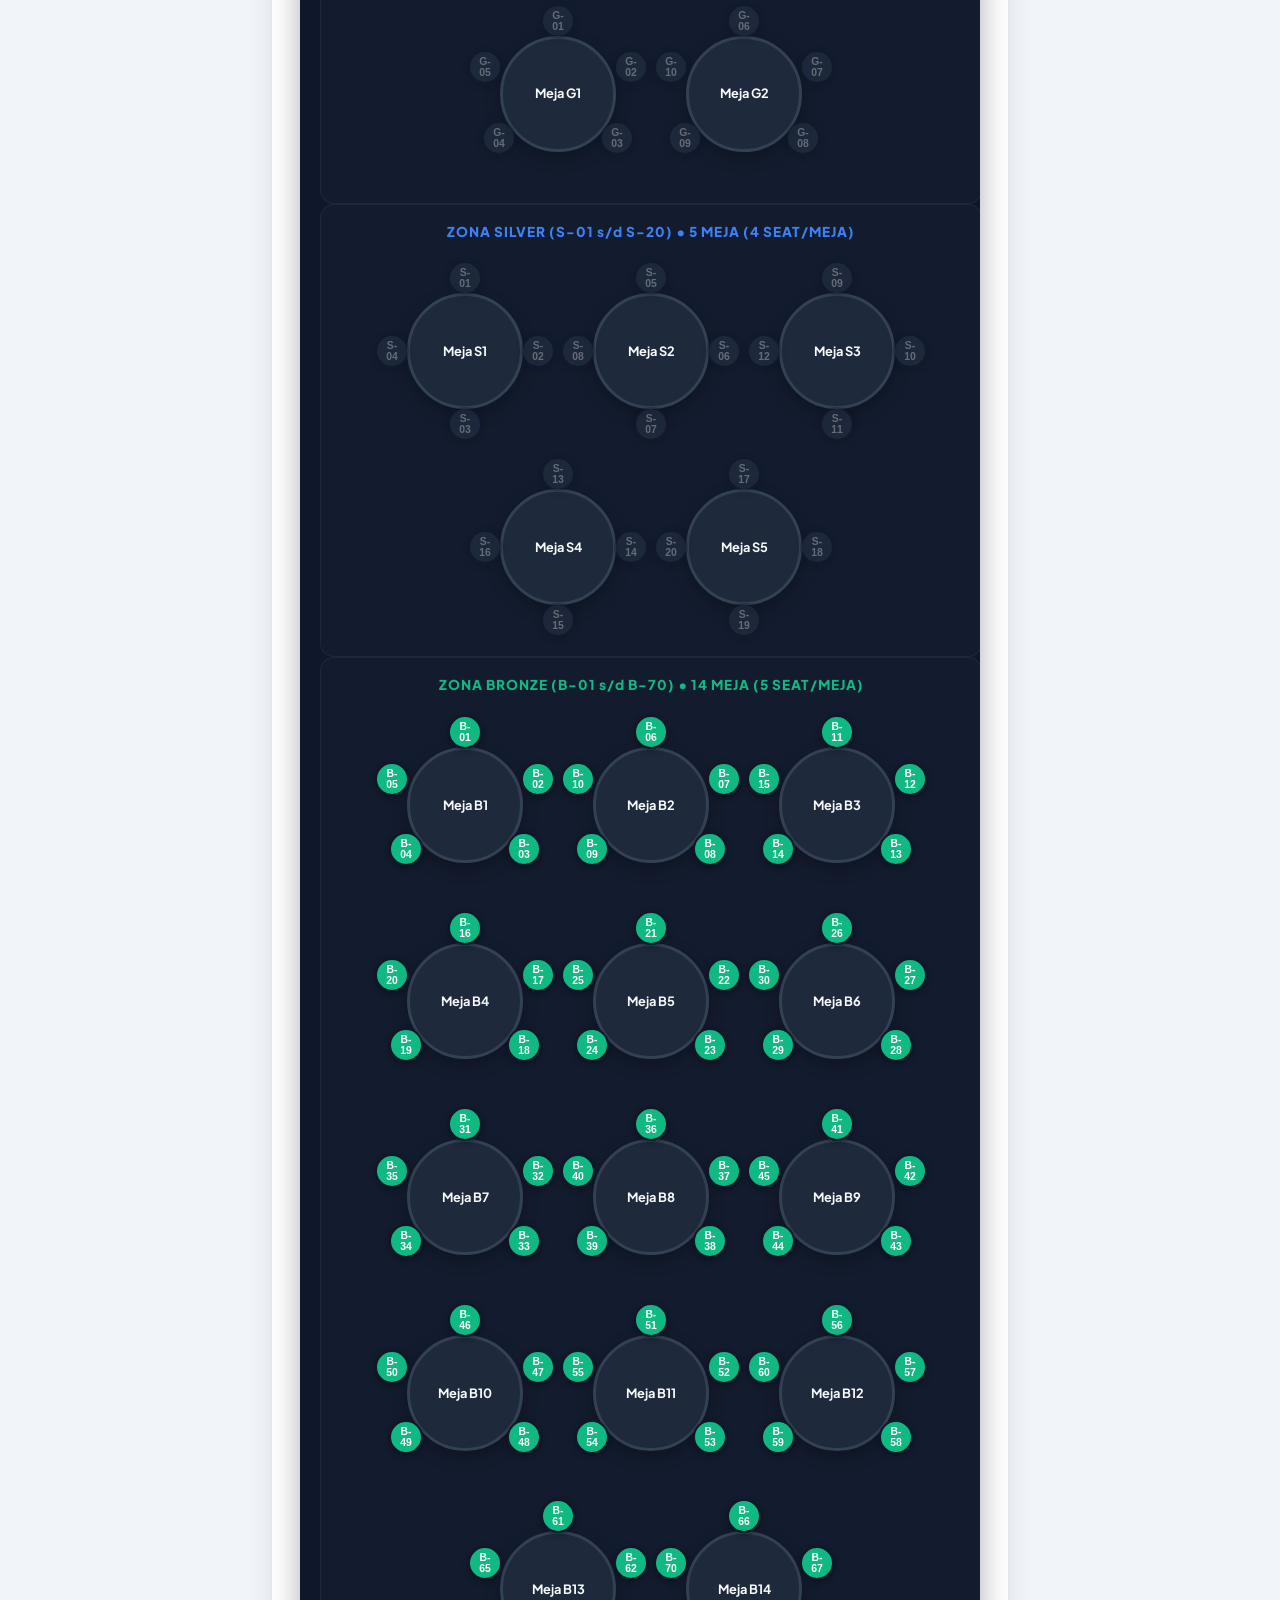
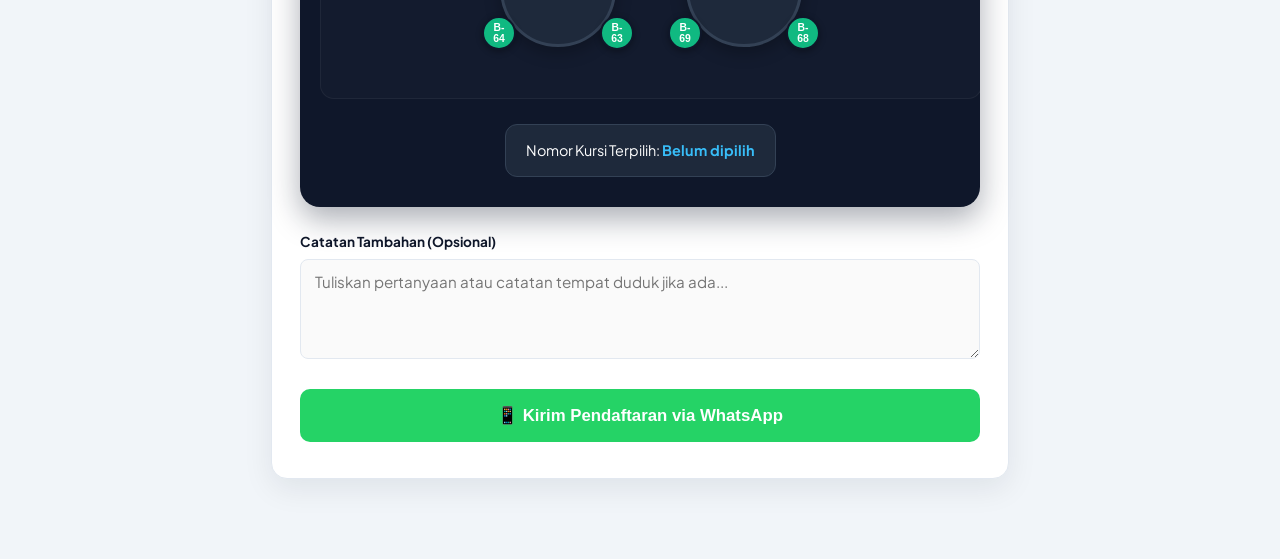
==== commit f9f0f68c: "yuhu" ====
--- a/BronzePackage.html
+++ b/BronzePackage.html
@@ -8,7 +8,9 @@
     <link rel="preconnect" href="https://fonts.googleapis.com">
     <link rel="preconnect" href="https://fonts.gstatic.com" crossorigin>
     <link href="https://fonts.googleapis.com/css2?family=Plus+Jakarta+Sans:wght@400;500;600;700;800&display=swap" rel="stylesheet">
-    <link rel="stylesheet" href="style.css">
+    <link rel="stylesheet" href="style.css"><link rel="stylesheet" href="style.css?v=26">
+<script src="script.js?v=26"></script>
+
 </head>
 <body>
 
